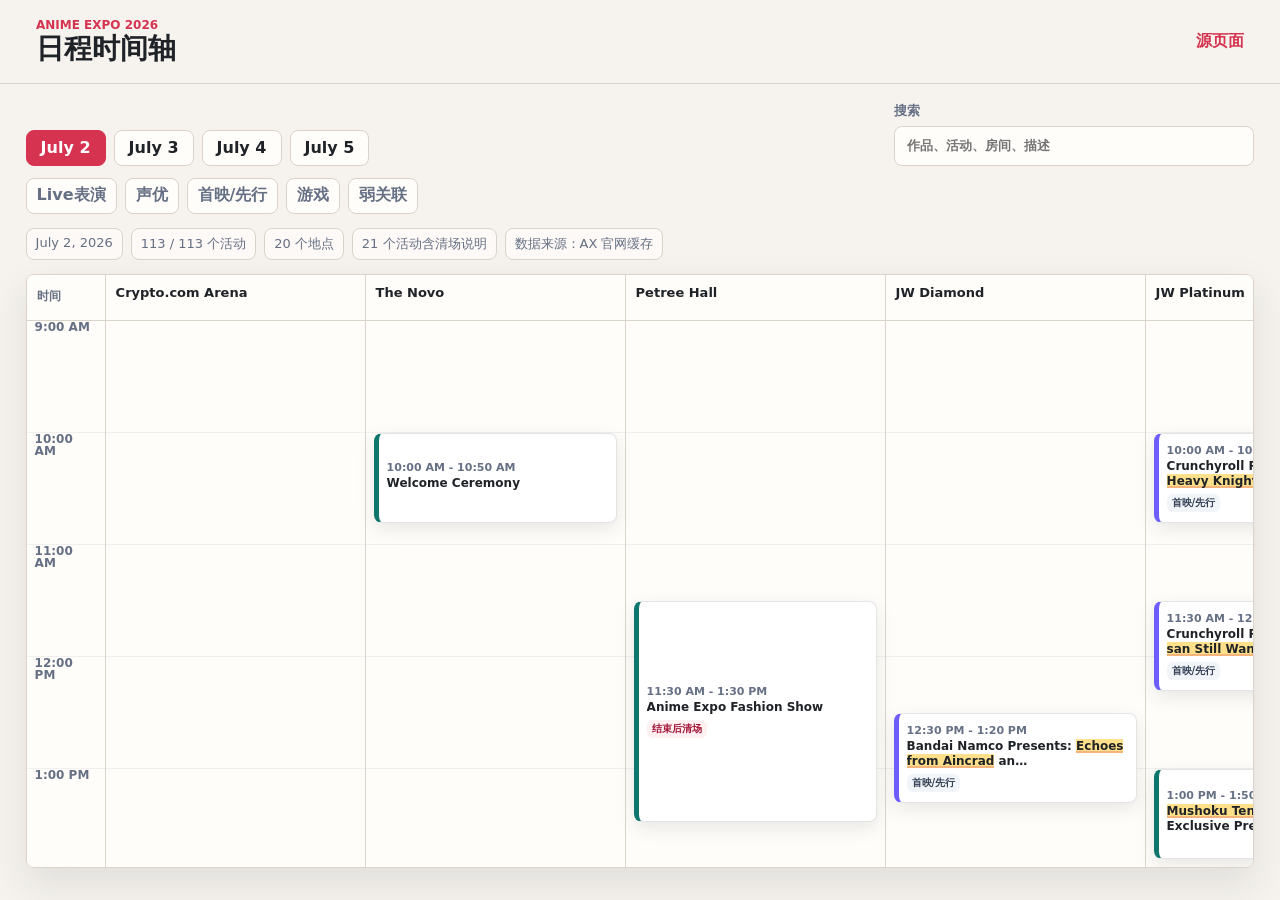
==== index.html @ 0febb0be "Initial commit" ====
<!doctype html>
<html lang="zh-CN">
  <head>
    <meta charset="utf-8">
    <meta name="viewport" content="width=device-width, initial-scale=1">
    <title>AX 2026 Schedule Timeline</title>
    <link rel="stylesheet" href="src/styles.css">
  </head>
  <body>
    <header class="topbar">
      <div>
        <p class="eyebrow">Anime Expo 2026</p>
        <h1>日程时间轴</h1>
      </div>
      <a class="source-link" href="https://www.anime-expo.org/ax/schedule-2026/">源页面</a>
    </header>

    <main>
      <section class="controls" aria-label="日程控制">
        <div class="tabs" id="dayTabs"></div>
        <label class="search">
          <span>搜索</span>
          <input id="searchInput" type="search" placeholder="作品、活动、房间、描述">
        </label>
        <div class="filters" id="tagFilters"></div>
      </section>

      <section class="summary" id="summary"></section>
      <section class="timeline-shell" aria-label="竖轴时间横轴地点日程">
        <div class="timeline" id="timeline"></div>
      </section>
    </main>

    <dialog id="eventDialog">
      <button class="close-button" id="closeDialog" aria-label="关闭">×</button>
      <div id="dialogBody"></div>
    </dialog>

    <script src="data/events.js"></script>
    <script src="src/app.js"></script>
  </body>
</html>
---- src/styles.css ----
:root {
  color-scheme: light;
  --bg: #f6f3ee;
  --ink: #1f2328;
  --muted: #667085;
  --line: #d9d3c9;
  --panel: #fffdfa;
  --accent: #d5334f;
  --accent-2: #0f766e;
  --accent-3: #6d5dfc;
  --voice: #2563eb;
  --game: #0f766e;
  --weak: #7a6a53;
  --shadow: 0 16px 40px rgba(31, 35, 40, 0.10);
}

* {
  box-sizing: border-box;
}

html {
  height: 100%;
  overflow: hidden;
}

body {
  display: flex;
  flex-direction: column;
  height: 100%;
  margin: 0;
  overflow: hidden;
  background: var(--bg);
  color: var(--ink);
  font-family: Inter, ui-sans-serif, system-ui, -apple-system, BlinkMacSystemFont, "Segoe UI", sans-serif;
}

.topbar {
  position: sticky;
  top: 0;
  flex: 0 0 auto;
  z-index: 20;
  display: flex;
  align-items: center;
  justify-content: space-between;
  gap: 24px;
  padding: 18px clamp(16px, 3vw, 36px);
  background: rgba(246, 243, 238, 0.94);
  border-bottom: 1px solid var(--line);
  backdrop-filter: blur(16px);
}

.eyebrow {
  margin: 0 0 2px;
  color: var(--accent);
  font-size: 12px;
  font-weight: 800;
  letter-spacing: 0;
  text-transform: uppercase;
}

h1 {
  margin: 0;
  font-size: 28px;
  line-height: 1.1;
}

.source-link,
button,
input {
  font: inherit;
}

.source-link {
  flex: 0 0 auto;
  color: var(--accent);
  font-weight: 800;
  text-decoration: none;
}

main {
  display: flex;
  flex: 1 1 auto;
  flex-direction: column;
  min-height: 0;
  padding: 18px clamp(12px, 2vw, 28px) 32px;
}

.controls {
  flex: 0 0 auto;
  display: grid;
  grid-template-columns: 1fr minmax(240px, 360px);
  gap: 12px 16px;
  align-items: end;
  margin-bottom: 14px;
}

.tabs,
.filters {
  display: flex;
  flex-wrap: wrap;
  gap: 8px;
}

button {
  min-height: 36px;
  border: 1px solid var(--line);
  border-radius: 8px;
  background: var(--panel);
  color: var(--ink);
  cursor: pointer;
  font-weight: 750;
}

button.active {
  border-color: var(--accent);
  background: var(--accent);
  color: white;
}

.tabs button {
  padding: 0 14px;
}

.filters button {
  padding: 0 10px;
  color: var(--muted);
}

.filters button.active {
  color: white;
}

.search {
  display: grid;
  gap: 6px;
  color: var(--muted);
  font-size: 13px;
  font-weight: 750;
}

.search input {
  width: 100%;
  min-height: 40px;
  border: 1px solid var(--line);
  border-radius: 8px;
  padding: 0 12px;
  background: var(--panel);
  color: var(--ink);
}

.summary {
  flex: 0 0 auto;
  display: flex;
  flex-wrap: wrap;
  gap: 8px;
  margin: 0 0 14px;
  color: var(--muted);
  font-size: 13px;
}

.summary span {
  padding: 6px 9px;
  border: 1px solid var(--line);
  border-radius: 8px;
  background: rgba(255, 253, 250, 0.72);
}

.timeline-shell {
  flex: 1 1 auto;
  min-height: 0;
  overflow: auto;
  border: 1px solid var(--line);
  border-radius: 8px;
  background: var(--panel);
  box-shadow: var(--shadow);
}

.timeline {
  --hour-height: 112px;
  --time-width: 78px;
  --room-width: 260px;
  position: relative;
  display: grid;
  grid-template-columns: var(--time-width) repeat(var(--room-count), var(--room-width));
  grid-template-rows: 46px var(--timeline-height);
  min-width: calc(var(--time-width) + var(--room-count) * var(--room-width));
}

.corner,
.room-header {
  position: sticky;
  top: 0;
  z-index: 10;
  border-bottom: 1px solid var(--line);
  background: #fffdfa;
}

.corner {
  left: 0;
  z-index: 14;
  grid-column: 1;
  grid-row: 1;
  padding: 13px 10px;
  color: var(--muted);
  font-size: 12px;
  font-weight: 850;
}

.room-header {
  grid-row: 1;
  padding: 10px;
  border-left: 1px solid var(--line);
  font-size: 13px;
  font-weight: 850;
  line-height: 1.2;
}

.time-axis {
  position: sticky;
  left: 0;
  z-index: 6;
  grid-column: 1;
  grid-row: 2;
  min-height: var(--timeline-height);
  background-color: #fffdfa;
  background-image: linear-gradient(to bottom, transparent calc(var(--hour-height) - 1px), rgba(31, 35, 40, 0.12) var(--hour-height));
  background-size: 100% var(--hour-height);
}

.time-label {
  position: absolute;
  left: 0;
  width: 100%;
  color: var(--muted);
  font-size: 12px;
  font-weight: 800;
  line-height: 1;
  padding: 0 8px;
}

.lane {
  position: relative;
  grid-row: 2;
  min-height: var(--timeline-height);
  border-left: 1px solid var(--line);
  background-image: linear-gradient(to bottom, transparent calc(var(--hour-height) - 1px), rgba(31, 35, 40, 0.12) var(--hour-height));
  background-size: 100% var(--hour-height);
}

.event-card {
  position: absolute;
  left: 8px;
  right: 8px;
  min-height: 44px;
  overflow: hidden;
  border: 1px solid rgba(31, 35, 40, 0.12);
  border-left: 5px solid var(--accent-2);
  border-radius: 8px;
  padding: 7px 8px;
  background: #ffffff;
  box-shadow: 0 6px 18px rgba(31, 35, 40, 0.10);
  text-align: left;
}

.event-card.tone-live {
  border-left-color: var(--accent);
}

.event-card.tone-jp_va {
  border-left-color: var(--voice);
}

.event-card.tone-premiere {
  border-left-color: var(--accent-3);
}

.event-card.tone-game,
.event-card.tone-default {
  border-left-color: var(--game);
}

.event-card.tone-weak {
  opacity: 0.78;
  border-left-color: var(--weak);
}

.event-time {
  color: var(--muted);
  font-size: 11px;
  font-weight: 850;
}

.event-title {
  display: -webkit-box;
  margin-top: 2px;
  overflow: hidden;
  -webkit-box-orient: vertical;
  -webkit-line-clamp: 2;
  font-size: 12px;
  font-weight: 850;
  line-height: 1.22;
}

.work {
  background: #ffe08a;
  box-shadow: inset 0 -2px 0 rgba(213, 51, 79, 0.25);
}

.badges {
  display: flex;
  flex-wrap: wrap;
  gap: 4px;
  margin-top: 5px;
}

.badge {
  display: inline-flex;
  align-items: center;
  min-height: 18px;
  border-radius: 6px;
  padding: 0 5px;
  background: #f1f5f9;
  color: #344054;
  font-size: 10px;
  font-weight: 800;
}

.badge.clearing {
  background: #fff1f2;
  color: #a3153a;
}

dialog {
  width: min(720px, calc(100vw - 28px));
  border: 1px solid var(--line);
  border-radius: 8px;
  padding: 22px;
  box-shadow: var(--shadow);
}

dialog::backdrop {
  background: rgba(31, 35, 40, 0.38);
}

.close-button {
  position: absolute;
  top: 10px;
  right: 10px;
  width: 34px;
  padding: 0;
  font-size: 22px;
}

.dialog-title {
  margin: 0 40px 8px 0;
  font-size: 22px;
}

.dialog-meta {
  display: flex;
  flex-wrap: wrap;
  gap: 8px;
  margin-bottom: 14px;
}

.dialog-description {
  color: #344054;
  line-height: 1.55;
}

@media (max-width: 760px) {
  .topbar {
    align-items: flex-start;
  }

  .controls {
    grid-template-columns: 1fr;
  }

  .timeline-shell {
    min-height: 0;
  }

  .timeline {
    --room-width: 228px;
  }
}
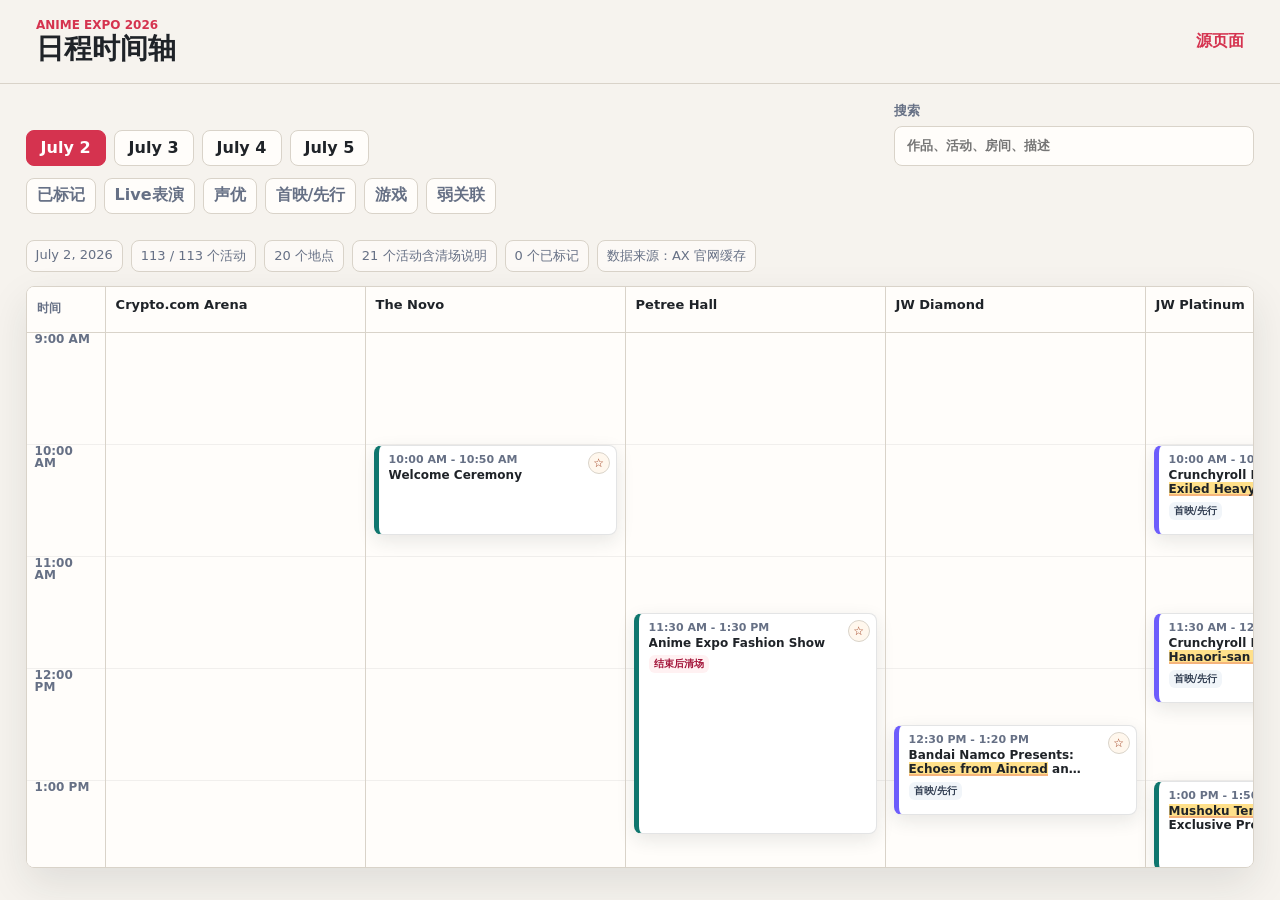
==== commit d3ef5343: "Add room switcher and agenda mode for compact layouts" ====
--- a/index.html
+++ b/index.html
@@ -25,6 +25,7 @@
         <div class="filters" id="tagFilters"></div>
       </section>
 
+      <section class="room-switcher" id="roomSwitcher" hidden></section>
       <section class="summary" id="summary"></section>
       <section class="timeline-shell" aria-label="竖轴时间横轴地点日程">
         <div class="timeline" id="timeline"></div>
--- a/src/styles.css
+++ b/src/styles.css
@@ -165,6 +165,43 @@
   background: rgba(255, 253, 250, 0.72);
 }
 
+.room-switcher {
+  flex: 0 0 auto;
+  display: flex;
+  align-items: end;
+  gap: 10px;
+  margin: 0 0 12px;
+}
+
+.room-picker {
+  display: grid;
+  flex: 1 1 auto;
+  gap: 6px;
+  color: var(--muted);
+  font-size: 13px;
+  font-weight: 750;
+}
+
+.room-picker select {
+  width: 100%;
+  min-height: 40px;
+  border: 1px solid var(--line);
+  border-radius: 8px;
+  padding: 0 12px;
+  background: var(--panel);
+  color: var(--ink);
+  font: inherit;
+  font-weight: 750;
+}
+
+.room-nav {
+  flex: 0 0 40px;
+  min-width: 40px;
+  padding: 0;
+  font-size: 18px;
+  line-height: 1;
+}
+
 .timeline-shell {
   flex: 1 1 auto;
   min-height: 0;
@@ -256,21 +293,39 @@
   border: 1px solid rgba(31, 35, 40, 0.12);
   border-left: 5px solid var(--accent-2);
   border-radius: 8px;
-  padding: 7px 8px;
+  padding: 7px 8px 7px 10px;
   background: #ffffff;
   box-shadow: 0 6px 18px rgba(31, 35, 40, 0.10);
   text-align: left;
 }
 
+.event-card .event-time,
+.event-card .event-title,
+.event-card .badges {
+  padding-right: 28px;
+}
+
 .event-card.tone-live {
   border-left-color: var(--accent);
 }
 
+.agenda-card.tone-live {
+  border-left-color: var(--accent);
+}
+
 .event-card.tone-jp_va {
   border-left-color: var(--voice);
 }
 
+.agenda-card.tone-jp_va {
+  border-left-color: var(--voice);
+}
+
 .event-card.tone-premiere {
+  border-left-color: var(--accent-3);
+}
+
+.agenda-card.tone-premiere {
   border-left-color: var(--accent-3);
 }
 
@@ -279,8 +334,17 @@
   border-left-color: var(--game);
 }
 
+.agenda-card.tone-game,
+.agenda-card.tone-default {
+  border-left-color: var(--game);
+}
+
 .event-card.tone-weak {
   opacity: 0.78;
+  border-left-color: var(--weak);
+}
+
+.agenda-card.tone-weak {
   border-left-color: var(--weak);
 }
 
@@ -311,6 +375,43 @@
   flex-wrap: wrap;
   gap: 4px;
   margin-top: 5px;
+}
+
+.mark-toggle {
+  display: inline-flex;
+  align-items: center;
+  gap: 6px;
+  min-height: 30px;
+  border-radius: 8px;
+  padding: 0 10px;
+  background: #fff7ed;
+  color: #9a3412;
+  font-size: 12px;
+  font-weight: 800;
+}
+
+.mark-toggle.marked {
+  border-color: #f59e0b;
+  background: #f59e0b;
+  color: white;
+}
+
+.mark-toggle.compact {
+  position: absolute;
+  top: 6px;
+  right: 6px;
+  z-index: 2;
+  min-width: 22px;
+  min-height: 22px;
+  border-radius: 999px;
+  padding: 0;
+  justify-content: center;
+  background: rgba(255, 247, 237, 0.95);
+  font-size: 12px;
+}
+
+.event-card .mark-toggle.compact {
+  box-shadow: none;
 }
 
 .badge {
@@ -352,8 +453,16 @@
 }
 
 .dialog-title {
+  margin: 0;
+  font-size: 22px;
+}
+
+.dialog-heading {
+  display: flex;
+  align-items: flex-start;
+  justify-content: space-between;
+  gap: 12px;
   margin: 0 40px 8px 0;
-  font-size: 22px;
 }
 
 .dialog-meta {
@@ -368,20 +477,234 @@
   line-height: 1.55;
 }
 
+.guest-name {
+  font-weight: 700;
+}
+
+.name-jp {
+  color: var(--muted);
+  font-weight: 600;
+}
+
+.agenda-mode {
+  display: block;
+  min-width: 0;
+  padding: 10px;
+}
+
+.agenda-group {
+  margin-bottom: 12px;
+}
+
+.agenda-group-header {
+  position: sticky;
+  top: 0;
+  z-index: 5;
+  display: flex;
+  align-items: center;
+  justify-content: space-between;
+  gap: 10px;
+  min-height: 34px;
+  border-bottom: 1px solid var(--line);
+  background: rgba(255, 253, 250, 0.96);
+  color: var(--muted);
+  font-size: 12px;
+  font-weight: 850;
+}
+
+.agenda-group-header strong {
+  flex: 0 0 auto;
+  border-radius: 999px;
+  padding: 3px 8px;
+  background: #fff1f2;
+  color: #a3153a;
+  font-size: 11px;
+}
+
+.agenda-group-events {
+  display: grid;
+  gap: 8px;
+  padding-top: 8px;
+}
+
+.agenda-card {
+  position: relative;
+  min-height: 76px;
+  border: 1px solid rgba(31, 35, 40, 0.12);
+  border-left: 5px solid var(--accent-2);
+  border-radius: 8px;
+  padding: 8px 38px 8px 10px;
+  background: #fff;
+  box-shadow: 0 6px 18px rgba(31, 35, 40, 0.08);
+  cursor: pointer;
+}
+
+.agenda-card-meta {
+  display: flex;
+  flex-wrap: wrap;
+  gap: 5px;
+  margin-bottom: 3px;
+  color: var(--muted);
+  font-size: 11px;
+  font-weight: 850;
+}
+
+.agenda-card-meta span {
+  border-radius: 6px;
+  background: #f8fafc;
+  padding: 2px 5px;
+}
+
+.agenda-card-meta .agenda-conflict {
+  background: #fff1f2;
+  color: #a3153a;
+}
+
+.empty-state {
+  padding: 18px;
+  color: var(--muted);
+  font-weight: 750;
+}
+
 @media (max-width: 760px) {
+  .timeline {
+    --time-width: 70px;
+    --room-width: minmax(240px, 1fr);
+  }
+}
+
+@media (max-width: 900px) {
+  body {
+    height: 100dvh;
+  }
+
+  main {
+    padding: 8px 8px 10px;
+  }
+
   .topbar {
-    align-items: flex-start;
+    align-items: center;
+    gap: 14px;
+    padding: 8px 10px;
+  }
+
+  h1 {
+    font-size: 22px;
+  }
+
+  .eyebrow {
+    margin-bottom: 0;
+    font-size: 10px;
+  }
+
+  .source-link {
+    font-size: 14px;
   }
 
   .controls {
     grid-template-columns: 1fr;
+    gap: 6px;
+    margin-bottom: 8px;
+  }
+
+  .tabs {
+    display: grid;
+    grid-template-columns: repeat(4, minmax(0, 1fr));
+    gap: 6px;
+  }
+
+  .tabs button,
+  .filters button {
+    min-height: 34px;
+    padding: 0 8px;
+    font-size: 14px;
+  }
+
+  .filters {
+    flex-wrap: nowrap;
+    gap: 6px;
+    margin: 0 -8px;
+    padding: 0 8px 2px;
+    overflow-x: auto;
+    scrollbar-width: none;
+  }
+
+  .filters::-webkit-scrollbar {
+    display: none;
+  }
+
+  .filters button {
+    flex: 0 0 auto;
+  }
+
+  .search {
+    gap: 4px;
+  }
+
+  .search span {
+    position: absolute;
+    width: 1px;
+    height: 1px;
+    overflow: hidden;
+    clip: rect(0 0 0 0);
+    white-space: nowrap;
+  }
+
+  .search input {
+    min-height: 36px;
+    font-size: 14px;
+  }
+
+  .room-switcher {
+    align-items: center;
+    gap: 8px;
+    margin: 0 0 8px;
+  }
+
+  .room-picker {
+    gap: 0;
+  }
+
+  .room-picker span {
+    position: absolute;
+    width: 1px;
+    height: 1px;
+    overflow: hidden;
+    clip: rect(0 0 0 0);
+    white-space: nowrap;
+  }
+
+  .room-picker select {
+    min-height: 36px;
+    font-size: 14px;
+  }
+
+  .room-nav {
+    flex-basis: 36px;
+    min-width: 36px;
+    min-height: 36px;
+  }
+
+  .summary {
+    display: none;
+  }
+
+  .timeline {
+    --time-width: 66px;
+    --room-width: minmax(260px, 1fr);
+    --hour-height: 104px;
+    min-width: 100%;
   }
 
   .timeline-shell {
+    flex: 1 1 auto;
     min-height: 0;
-  }
-
-  .timeline {
-    --room-width: 228px;
-  }
-}
+    overflow: hidden auto;
+    border-radius: 8px;
+  }
+
+  .timeline.agenda-mode {
+    width: 100%;
+    min-width: 0;
+  }
+}
